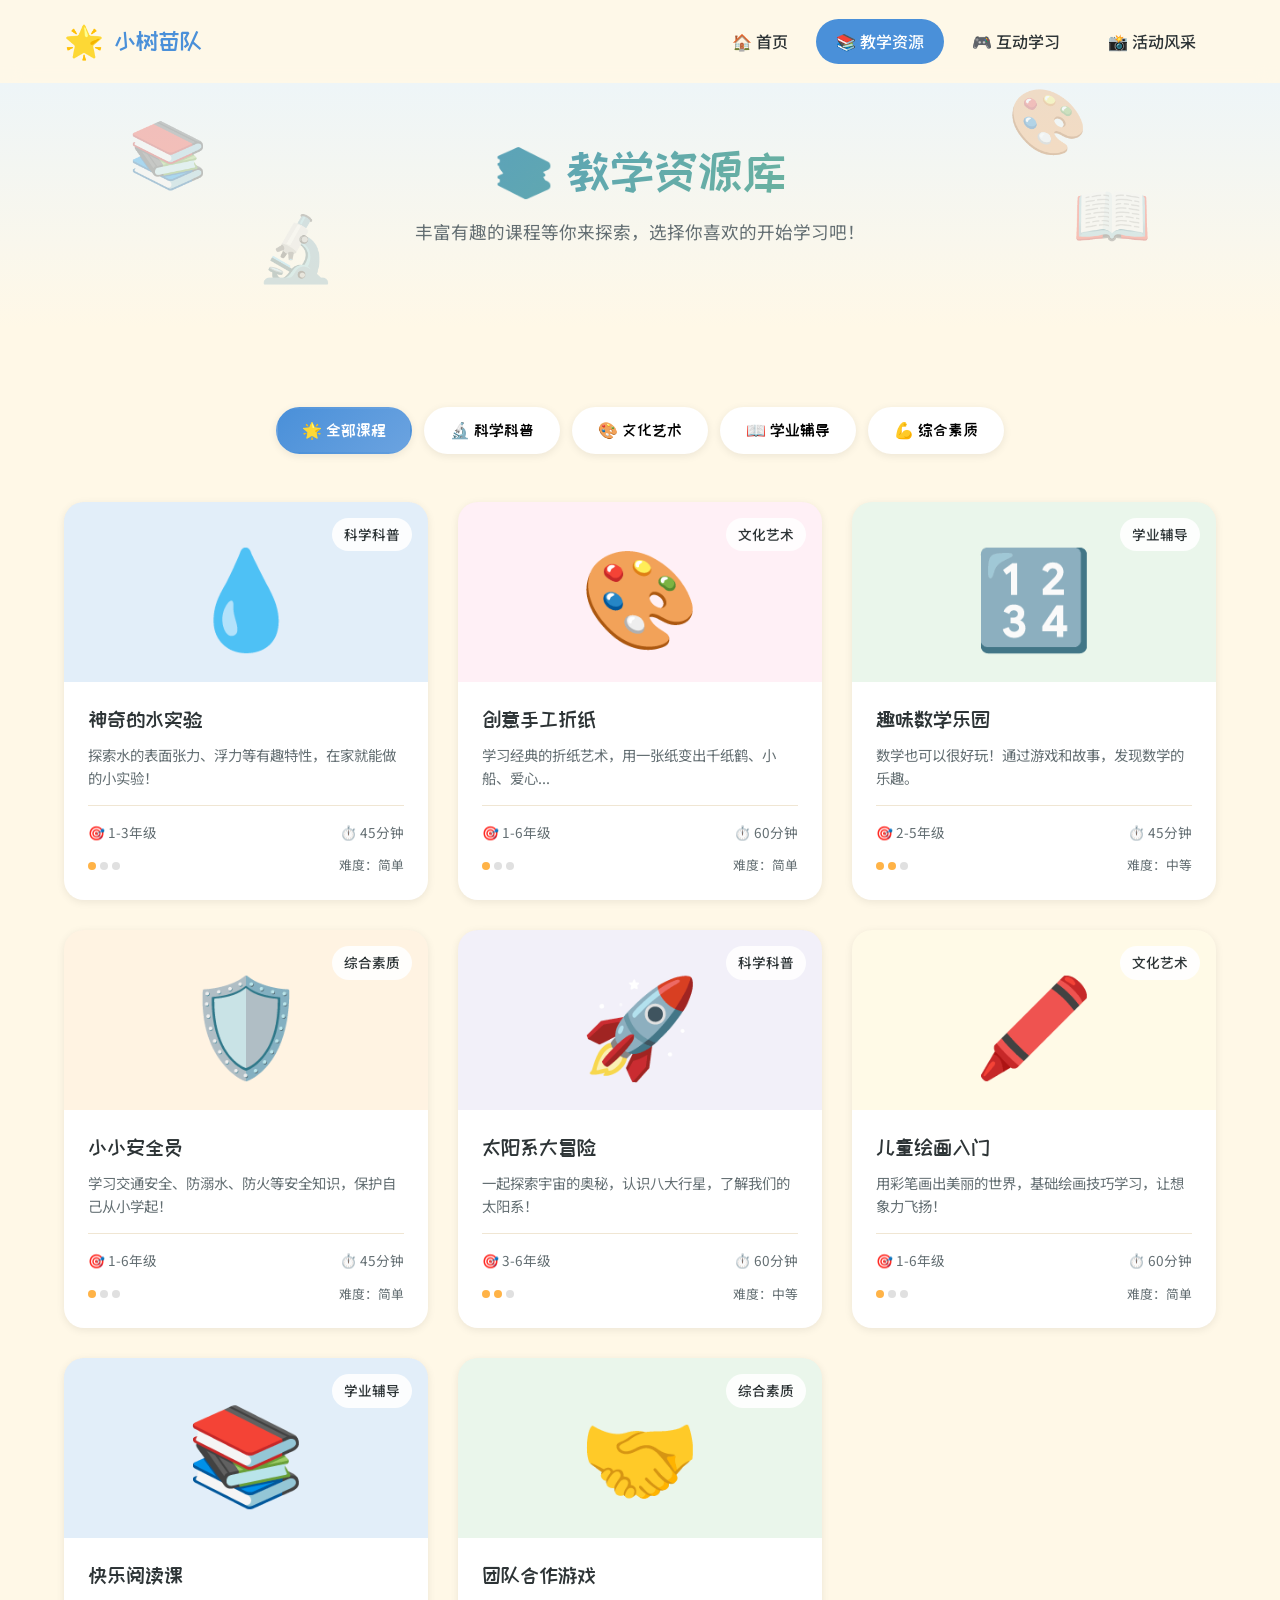
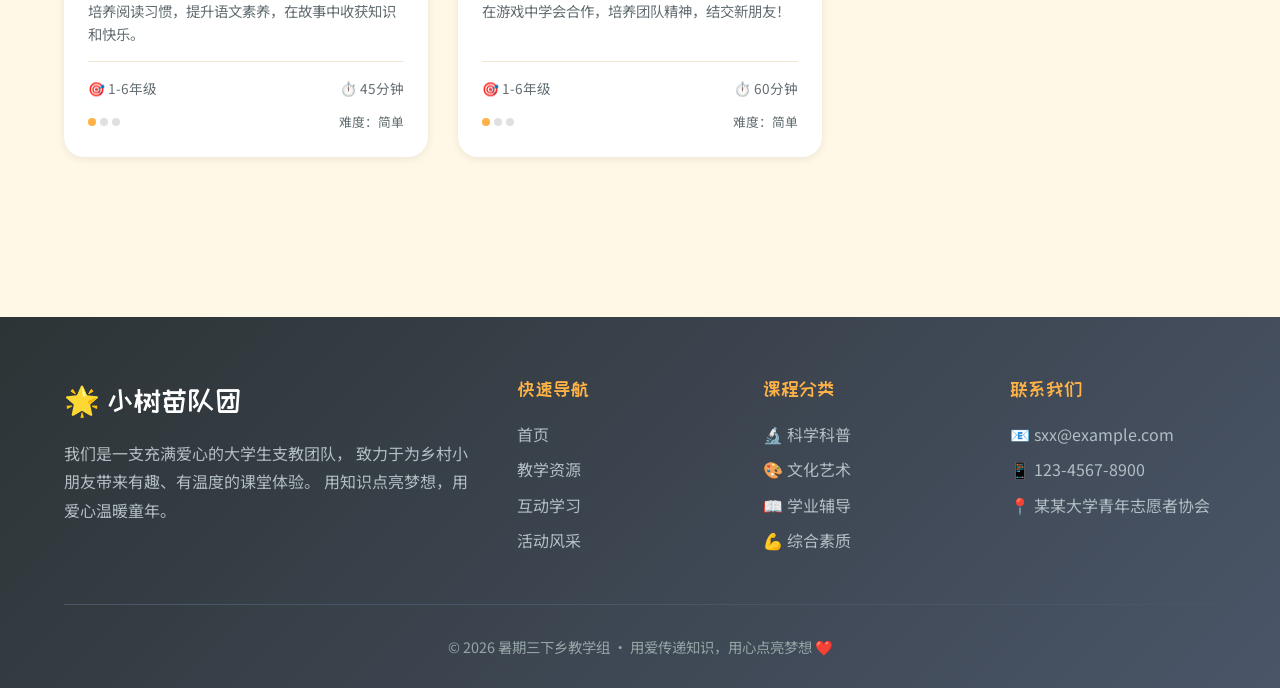
==== courses.html @ 12be19e0 "初始提交：小树苗队三下乡教学网站" ====
<!DOCTYPE html>
<html lang="zh-CN">
<head>
  <meta charset="UTF-8">
  <meta name="viewport" content="width=device-width, initial-scale=1.0">
  <title>教学资源 - 小树苗队</title>
  <link rel="stylesheet" href="css/style.css">
  <style>
    .page-header {
      padding: 140px 0 80px;
      background: linear-gradient(180deg, #E8F4FD 0%, #FFF8E7 100%);
      text-align: center;
      position: relative;
      overflow: hidden;
    }

    .page-header h1 {
      font-size: 3rem;
      margin-bottom: 16px;
      background: linear-gradient(135deg, #4A90D9, #7BC47F);
      -webkit-background-clip: text;
      -webkit-text-fill-color: transparent;
      background-clip: text;
    }

    .page-header p {
      font-size: 1.1rem;
      color: var(--color-text-light);
      max-width: 600px;
      margin: 0 auto;
    }

    .page-header-decor {
      position: absolute;
      font-size: 4rem;
      opacity: 0.3;
    }

    .decor-1 { top: 30%; left: 10%; animation: float 3s ease-in-out infinite; }
    .decor-2 { top: 20%; right: 15%; animation: float 2.5s ease-in-out infinite 0.5s; }
    .decor-3 { bottom: 10%; left: 20%; animation: float 3.5s ease-in-out infinite 1s; }
    .decor-4 { bottom: 20%; right: 10%; animation: float 2.8s ease-in-out infinite 1.5s; }

    .category-filter {
      display: flex;
      justify-content: center;
      gap: 12px;
      margin-bottom: 48px;
      flex-wrap: wrap;
    }

    .filter-btn {
      padding: 12px 24px;
      border-radius: var(--radius-full);
      background: white;
      font-family: var(--font-display);
      font-size: 1rem;
      transition: all 0.3s ease;
      box-shadow: var(--shadow-sm);
      border: 2px solid transparent;
    }

    .filter-btn:hover {
      transform: translateY(-2px);
      box-shadow: var(--shadow-md);
    }

    .filter-btn.active {
      background: linear-gradient(135deg, var(--color-primary), #6BA3E0);
      color: white;
      border-color: transparent;
    }

    .courses-grid {
      display: grid;
      grid-template-columns: repeat(3, 1fr);
      gap: 30px;
    }

    .course-card {
      cursor: pointer;
      display: flex;
      flex-direction: column;
    }

    .course-cover {
      height: 180px;
      display: flex;
      align-items: center;
      justify-content: center;
      font-size: 6rem;
      position: relative;
    }

    .course-cover::before {
      content: '';
      position: absolute;
      inset: 0;
      background: inherit;
      opacity: 0.3;
    }

    .course-badge {
      position: absolute;
      top: 16px;
      right: 16px;
      background: rgba(255, 255, 255, 0.9);
      padding: 6px 12px;
      border-radius: var(--radius-full);
      font-size: 0.85rem;
      font-weight: 500;
      z-index: 1;
    }

    .course-info {
      padding: 24px;
      flex: 1;
      display: flex;
      flex-direction: column;
    }

    .course-category {
      font-size: 0.85rem;
      margin-bottom: 8px;
      display: inline-block;
    }

    .course-title {
      font-family: var(--font-display);
      font-size: 1.3rem;
      margin-bottom: 10px;
      color: var(--color-text);
    }

    .course-desc {
      color: var(--color-text-light);
      font-size: 0.9rem;
      margin-bottom: 16px;
      flex: 1;
      line-height: 1.6;
    }

    .course-meta {
      display: flex;
      justify-content: space-between;
      align-items: center;
      padding-top: 16px;
      border-top: 1px solid var(--color-border);
    }

    .course-grade, .course-duration {
      display: flex;
      align-items: center;
      gap: 6px;
      font-size: 0.85rem;
      color: var(--color-text-light);
    }

    .difficulty-dots {
      display: flex;
      gap: 4px;
    }

    .dot {
      width: 8px;
      height: 8px;
      border-radius: 50%;
      background: #E0E0E0;
    }

    .dot.active {
      background: var(--color-secondary);
    }

    .course-detail-modal {
      display: none;
      position: fixed;
      top: 0;
      left: 0;
      right: 0;
      bottom: 0;
      background: rgba(0, 0, 0, 0.5);
      z-index: 2000;
      align-items: center;
      justify-content: center;
      padding: 24px;
    }

    .course-detail-modal.active {
      display: flex;
    }

    .modal-content {
      background: white;
      border-radius: var(--radius-lg);
      max-width: 800px;
      width: 100%;
      max-height: 90vh;
      overflow-y: auto;
      position: relative;
      animation: modalIn 0.3s ease;
    }

    @keyframes modalIn {
      from {
        opacity: 0;
        transform: scale(0.9) translateY(20px);
      }
      to {
        opacity: 1;
        transform: scale(1) translateY(0);
      }
    }

    .modal-close {
      position: absolute;
      top: 20px;
      right: 20px;
      width: 40px;
      height: 40px;
      border-radius: 50%;
      background: rgba(255, 255, 255, 0.9);
      font-size: 1.5rem;
      display: flex;
      align-items: center;
      justify-content: center;
      z-index: 10;
      transition: all 0.3s;
    }

    .modal-close:hover {
      background: white;
      transform: rotate(90deg);
    }

    .modal-header {
      padding: 60px 40px 40px;
      text-align: center;
      position: relative;
    }

    .modal-header-emoji {
      font-size: 8rem;
      margin-bottom: 16px;
    }

    .modal-header h2 {
      font-size: 2rem;
      margin-bottom: 12px;
    }

    .modal-header-tags {
      display: flex;
      gap: 8px;
      justify-content: center;
      flex-wrap: wrap;
    }

    .modal-body {
      padding: 0 40px 40px;
    }

    .modal-section {
      margin-bottom: 32px;
    }

    .modal-section h3 {
      font-size: 1.3rem;
      margin-bottom: 16px;
      display: flex;
      align-items: center;
      gap: 10px;
    }

    .modal-section h3::before {
      content: '';
      width: 6px;
      height: 24px;
      border-radius: 3px;
      background: linear-gradient(180deg, var(--color-primary), var(--color-accent-green));
    }

    .objectives-list {
      list-style: none;
    }

    .objectives-list li {
      padding: 10px 0;
      padding-left: 28px;
      position: relative;
      color: var(--color-text-light);
    }

    .objectives-list li::before {
      content: '✅';
      position: absolute;
      left: 0;
      top: 8px;
    }

    .materials-list {
      display: flex;
      flex-wrap: wrap;
      gap: 10px;
    }

    .material-item {
      padding: 8px 16px;
      background: #F5F5F5;
      border-radius: var(--radius-full);
      font-size: 0.9rem;
    }

    .course-content {
      line-height: 1.8;
      color: var(--color-text-light);
    }

    .course-content h3 {
      color: var(--color-text);
      margin-top: 20px;
      margin-bottom: 10px;
      font-size: 1.1rem;
    }

    .course-content p {
      margin-bottom: 12px;
    }

    .downloads-list {
      display: flex;
      flex-direction: column;
      gap: 12px;
    }

    .download-item {
      display: flex;
      align-items: center;
      justify-content: space-between;
      padding: 16px 20px;
      background: #F8F9FA;
      border-radius: var(--radius-md);
      transition: all 0.3s;
    }

    .download-item:hover {
      background: #E9ECEF;
    }

    .download-info {
      display: flex;
      align-items: center;
      gap: 12px;
    }

    .download-icon {
      font-size: 2rem;
    }

    .download-name {
      font-weight: 500;
    }

    .download-btn {
      padding: 8px 20px;
      border-radius: var(--radius-full);
      background: var(--color-primary);
      color: white;
      font-size: 0.9rem;
      transition: all 0.3s;
    }

    .download-btn:hover {
      transform: scale(1.05);
    }

    @media (max-width: 900px) {
      .courses-grid {
        grid-template-columns: repeat(2, 1fr);
      }
      
      .page-header h1 {
        font-size: 2.2rem;
      }
    }

    @media (max-width: 600px) {
      .courses-grid {
        grid-template-columns: 1fr;
      }
      
      .modal-header,
      .modal-body {
        padding-left: 24px;
        padding-right: 24px;
      }
      
      .modal-header-emoji {
        font-size: 5rem;
      }
      
      .modal-header h2 {
        font-size: 1.5rem;
      }
    }
  </style>
</head>
<body>
  <section class="page-header">
    <span class="page-header-decor decor-1">📚</span>
    <span class="page-header-decor decor-2">🎨</span>
    <span class="page-header-decor decor-3">🔬</span>
    <span class="page-header-decor decor-4">📖</span>
    <div class="container">
      <h1 class="fade-in">📚 教学资源库</h1>
      <p class="fade-in stagger-1">丰富有趣的课程等你来探索，选择你喜欢的开始学习吧！</p>
    </div>
  </section>

  <section class="section">
    <div class="container">
      <div class="category-filter fade-in">
        <button class="filter-btn active" data-category="all">🌟 全部课程</button>
        <button class="filter-btn" data-category="science">🔬 科学科普</button>
        <button class="filter-btn" data-category="culture">🎨 文化艺术</button>
        <button class="filter-btn" data-category="academic">📖 学业辅导</button>
        <button class="filter-btn" data-category="quality">💪 综合素质</button>
      </div>

      <div class="courses-grid" id="coursesGrid"></div>
    </div>
  </section>

  <div class="course-detail-modal" id="courseModal">
    <div class="modal-content">
      <button class="modal-close" id="modalClose">✕</button>
      <div class="modal-header" id="modalHeader">
      </div>
      <div class="modal-body" id="modalBody">
      </div>
    </div>
  </div>

  <script src="js/main.js"></script>
  <script>
    createNavbar('courses');
    createFooter();

    const coursesGrid = document.getElementById('coursesGrid');
    const courseModal = document.getElementById('courseModal');
    const modalClose = document.getElementById('modalClose');
    const modalHeader = document.getElementById('modalHeader');
    const modalBody = document.getElementById('modalBody');

    function renderCourses(category = 'all') {
      coursesGrid.innerHTML = '';
      const filtered = category === 'all' 
        ? courseData 
        : courseData.filter(c => c.category === category);
      
      filtered.forEach((course, index) => {
        const card = document.createElement('div');
        card.className = `card course-card fade-in stagger-${(index % 4) + 1}`;
        card.style.background = 'white';
        
        const difficultyDots = [1, 2, 3].map(d => 
          `<span class="dot ${course.difficulty === 'easy' && d === 1 || course.difficulty === 'medium' && d <= 2 || course.difficulty === 'hard' ? 'active' : ''}"></span>`
        ).join('');
        
        card.innerHTML = `
          <div class="course-cover" style="background: ${course.color}20;">
            <span class="course-badge">${course.categoryName}</span>
            <span style="position: relative; z-index: 1;">${course.emoji}</span>
          </div>
          <div class="course-info">
            <h3 class="course-title">${course.title}</h3>
            <p class="course-desc">${course.description}</p>
            <div class="course-meta">
              <div class="course-grade">🎯 ${course.grade}</div>
              <div class="course-duration">⏱️ ${course.duration}</div>
            </div>
            <div style="display: flex; justify-content: space-between; align-items: center; margin-top: 12px;">
              <div class="difficulty-dots">${difficultyDots}</div>
              <span style="font-size: 0.8rem; color: var(--color-text-light);">难度：${course.difficultyText}</span>
            </div>
          </div>
        `;
        
        card.addEventListener('click', () => openCourseDetail(course));
        coursesGrid.appendChild(card);
      });
      
      setTimeout(() => initScrollAnimations(), 50);
    }

    function openCourseDetail(course) {
      modalHeader.style.background = `linear-gradient(135deg, ${course.color}30, ${course.color}10)`;
      modalHeader.innerHTML = `
        <div class="modal-header-emoji">${course.emoji}</div>
        <h2>${course.title}</h2>
        <div class="modal-header-tags">
          <span class="tag tag-blue">${course.categoryName}</span>
          <span class="tag tag-orange">🎯 ${course.grade}</span>
          <span class="tag tag-green">⏱️ ${course.duration}</span>
          ${course.tags.map(t => `<span class="tag tag-purple">${t}</span>`).join('')}
        </div>
      `;
      
      modalBody.innerHTML = `
        <div class="modal-section">
          <h3>🎯 学习目标</h3>
          <ul class="objectives-list">
            ${course.objectives.map(obj => `<li>${obj}</li>`).join('')}
          </ul>
        </div>
        
        <div class="modal-section">
          <h3>📦 准备材料</h3>
          <div class="materials-list">
            ${course.materials.map(m => `<span class="material-item">${m}</span>`).join('')}
          </div>
        </div>
        
        <div class="modal-section">
          <h3>📖 课程内容</h3>
          <div class="course-content">${course.content}</div>
        </div>
        
        <div class="modal-section">
          <h3>📥 资料下载</h3>
          <div class="downloads-list">
            ${course.downloads.map(d => `
              <div class="download-item">
                <div class="download-info">
                  <span class="download-icon">📄</span>
                  <span class="download-name">${d.name}</span>
                </div>
                <button class="download-btn" onclick="alert('下载功能即将上线，敬请期待！')">下载</button>
              </div>
            `).join('')}
          </div>
        </div>
      `;
      
      courseModal.classList.add('active');
      document.body.style.overflow = 'hidden';
    }

    modalClose.addEventListener('click', () => {
      courseModal.classList.remove('active');
      document.body.style.overflow = '';
    });

    courseModal.addEventListener('click', (e) => {
      if (e.target === courseModal) {
        courseModal.classList.remove('active');
        document.body.style.overflow = '';
      }
    });

    const filterBtns = document.querySelectorAll('.filter-btn');
    filterBtns.forEach(btn => {
      btn.addEventListener('click', () => {
        filterBtns.forEach(b => b.classList.remove('active'));
        btn.classList.add('active');
        renderCourses(btn.dataset.category);
      });
    });

    const urlCategory = getUrlParam('category');
    if (urlCategory) {
      const targetBtn = document.querySelector(`.filter-btn[data-category="${urlCategory}"]`);
      if (targetBtn) {
        filterBtns.forEach(b => b.classList.remove('active'));
        targetBtn.classList.add('active');
      }
      renderCourses(urlCategory);
    } else {
      renderCourses();
    }

    setTimeout(() => initScrollAnimations(), 100);
  </script>
</body>
</html>
---- css/style.css ----
@import url('https://fonts.googleapis.com/css2?family=ZCOOL+KuaiLe&family=Noto+Sans+SC:wght@400;500;700&display=swap');

:root {
  --color-primary: #4A90D9;
  --color-secondary: #FFB347;
  --color-accent-green: #7BC47F;
  --color-accent-pink: #FF9EC3;
  --color-accent-purple: #B19CD9;
  --color-accent-yellow: #FFE066;
  --color-bg: #FFF8E7;
  --color-bg-white: #FFFFFF;
  --color-text: #2D3436;
  --color-text-light: #636E72;
  --color-border: #F0E6D3;
  --shadow-sm: 0 2px 8px rgba(0, 0, 0, 0.08);
  --shadow-md: 0 4px 16px rgba(0, 0, 0, 0.1);
  --shadow-lg: 0 8px 32px rgba(0, 0, 0, 0.12);
  --shadow-hover: 0 12px 40px rgba(0, 0, 0, 0.15);
  --radius-sm: 12px;
  --radius-md: 20px;
  --radius-lg: 32px;
  --radius-full: 9999px;
  --font-display: 'ZCOOL KuaiLe', 'Noto Sans SC', sans-serif;
  --font-body: 'Noto Sans SC', -apple-system, BlinkMacSystemFont, sans-serif;
}

* {
  margin: 0;
  padding: 0;
  box-sizing: border-box;
}

html {
  scroll-behavior: smooth;
}

body {
  font-family: var(--font-body);
  background-color: var(--color-bg);
  color: var(--color-text);
  line-height: 1.6;
  overflow-x: hidden;
}

h1, h2, h3, h4, h5, h6 {
  font-family: var(--font-display);
  font-weight: normal;
  line-height: 1.3;
}

a {
  text-decoration: none;
  color: inherit;
}

button {
  font-family: inherit;
  cursor: pointer;
  border: none;
  outline: none;
}

img {
  max-width: 100%;
  height: auto;
  display: block;
}

.container {
  max-width: 1200px;
  margin: 0 auto;
  padding: 0 24px;
}

.section {
  padding: 80px 0;
}

.section-title {
  font-size: 2.5rem;
  text-align: center;
  margin-bottom: 16px;
  background: linear-gradient(135deg, var(--color-primary), var(--color-accent-purple));
  -webkit-background-clip: text;
  -webkit-text-fill-color: transparent;
  background-clip: text;
}

.section-subtitle {
  text-align: center;
  color: var(--color-text-light);
  font-size: 1.1rem;
  margin-bottom: 48px;
}

.btn {
  display: inline-flex;
  align-items: center;
  justify-content: center;
  gap: 8px;
  padding: 14px 32px;
  border-radius: var(--radius-full);
  font-family: var(--font-display);
  font-size: 1.1rem;
  font-weight: 500;
  transition: all 0.3s ease;
  box-shadow: var(--shadow-md);
  position: relative;
  overflow: hidden;
}

.btn:hover {
  transform: translateY(-3px);
  box-shadow: var(--shadow-hover);
}

.btn:active {
  transform: translateY(-1px);
}

.btn-primary {
  background: linear-gradient(135deg, var(--color-primary), #6BA3E0);
  color: white;
}

.btn-secondary {
  background: linear-gradient(135deg, var(--color-secondary), #FFC97A);
  color: white;
}

.btn-green {
  background: linear-gradient(135deg, var(--color-accent-green), #9DD4A0);
  color: white;
}

.btn-pink {
  background: linear-gradient(135deg, var(--color-accent-pink), #FFB8D1);
  color: white;
}

.btn-outline {
  background: white;
  color: var(--color-primary);
  border: 3px solid var(--color-primary);
  box-shadow: none;
}

.btn-outline:hover {
  background: var(--color-primary);
  color: white;
}

.card {
  background: var(--color-bg-white);
  border-radius: var(--radius-md);
  box-shadow: var(--shadow-sm);
  transition: all 0.3s ease;
  overflow: hidden;
}

.card:hover {
  transform: translateY(-8px) rotate(-1deg);
  box-shadow: var(--shadow-hover);
}

.navbar {
  position: fixed;
  top: 0;
  left: 0;
  right: 0;
  z-index: 1000;
  background: rgba(255, 248, 231, 0.95);
  backdrop-filter: blur(10px);
  transition: all 0.3s ease;
  padding: 16px 0;
}

.navbar.scrolled {
  background: rgba(255, 255, 255, 0.98);
  box-shadow: var(--shadow-sm);
  padding: 12px 0;
}

.navbar-inner {
  display: flex;
  align-items: center;
  justify-content: space-between;
  max-width: 1200px;
  margin: 0 auto;
  padding: 0 24px;
}

.logo {
  display: flex;
  align-items: center;
  gap: 10px;
  font-family: var(--font-display);
  font-size: 1.5rem;
  color: var(--color-primary);
}

.logo-icon {
  font-size: 2rem;
  animation: bounce 2s ease-in-out infinite;
}

@keyframes bounce {
  0%, 100% { transform: translateY(0); }
  50% { transform: translateY(-5px); }
}

.nav-links {
  display: flex;
  align-items: center;
  gap: 8px;
  list-style: none;
}

.nav-links a {
  display: block;
  padding: 10px 20px;
  border-radius: var(--radius-full);
  font-weight: 500;
  transition: all 0.3s ease;
  position: relative;
}

.nav-links a:hover,
.nav-links a.active {
  background: var(--color-primary);
  color: white;
}

.mobile-menu-btn {
  display: none;
  background: none;
  font-size: 1.5rem;
  padding: 8px;
}

.footer {
  background: linear-gradient(135deg, #2D3436, #4A5568);
  color: white;
  padding: 60px 0 30px;
  margin-top: 80px;
}

.footer-content {
  display: grid;
  grid-template-columns: 2fr 1fr 1fr 1fr;
  gap: 40px;
  margin-bottom: 40px;
}

.footer h4 {
  font-size: 1.2rem;
  margin-bottom: 20px;
  color: var(--color-secondary);
}

.footer p, .footer a {
  color: #B2BEC3;
  margin-bottom: 10px;
  display: block;
  transition: color 0.3s;
}

.footer a:hover {
  color: var(--color-secondary);
}

.footer-bottom {
  text-align: center;
  padding-top: 30px;
  border-top: 1px solid #4A5568;
  color: #95A5A6;
  font-size: 0.9rem;
}

.footer-logo {
  font-family: var(--font-display);
  font-size: 1.8rem;
  color: white;
  margin-bottom: 16px;
}

.footer-desc {
  color: #B2BEC3;
  line-height: 1.8;
}

.cloud-bg {
  position: relative;
}

.cloud-bg::before {
  content: '';
  position: absolute;
  top: 0;
  left: 0;
  right: 0;
  bottom: 0;
  background-image: 
    radial-gradient(circle at 10% 20%, rgba(74, 144, 217, 0.08) 0%, transparent 50%),
    radial-gradient(circle at 90% 80%, rgba(255, 179, 71, 0.08) 0%, transparent 50%),
    radial-gradient(circle at 50% 50%, rgba(123, 196, 127, 0.05) 0%, transparent 60%);
  pointer-events: none;
  z-index: 0;
}

.fade-in {
  opacity: 0;
  transform: translateY(30px);
  transition: opacity 0.6s ease, transform 0.6s ease;
}

.fade-in.visible {
  opacity: 1;
  transform: translateY(0);
}

.stagger-1 { transition-delay: 0.1s; }
.stagger-2 { transition-delay: 0.2s; }
.stagger-3 { transition-delay: 0.3s; }
.stagger-4 { transition-delay: 0.4s; }
.stagger-5 { transition-delay: 0.5s; }
.stagger-6 { transition-delay: 0.6s; }

.tag {
  display: inline-block;
  padding: 4px 12px;
  border-radius: var(--radius-full);
  font-size: 0.85rem;
  font-weight: 500;
}

.tag-blue {
  background: rgba(74, 144, 217, 0.15);
  color: var(--color-primary);
}

.tag-orange {
  background: rgba(255, 179, 71, 0.2);
  color: #E67E22;
}

.tag-green {
  background: rgba(123, 196, 127, 0.2);
  color: #27AE60;
}

.tag-pink {
  background: rgba(255, 158, 195, 0.25);
  color: #E84393;
}

.tag-purple {
  background: rgba(177, 156, 217, 0.25);
  color: #8E44AD;
}

@media (max-width: 768px) {
  .section {
    padding: 50px 0;
  }
  
  .section-title {
    font-size: 1.8rem;
  }
  
  .nav-links {
    display: none;
    position: absolute;
    top: 100%;
    left: 0;
    right: 0;
    background: white;
    flex-direction: column;
    padding: 16px;
    gap: 8px;
    box-shadow: var(--shadow-md);
  }
  
  .nav-links.open {
    display: flex;
  }
  
  .mobile-menu-btn {
    display: block;
  }
  
  .footer-content {
    grid-template-columns: 1fr;
    gap: 30px;
  }
  
  .btn {
    padding: 12px 24px;
    font-size: 1rem;
  }
}

.float-animation {
  animation: float 3s ease-in-out infinite;
}

@keyframes float {
  0%, 100% { transform: translateY(0px); }
  50% { transform: translateY(-15px); }
}

.wiggle {
  animation: wiggle 0.5s ease-in-out;
}

@keyframes wiggle {
  0%, 100% { transform: rotate(0deg); }
  25% { transform: rotate(-5deg); }
  75% { transform: rotate(5deg); }
}

.confetti {
  position: fixed;
  width: 10px;
  height: 10px;
  pointer-events: none;
  z-index: 9999;
  animation: confetti-fall 3s ease-out forwards;
}

@keyframes confetti-fall {
  0% {
    opacity: 1;
    transform: translateY(0) rotate(0deg);
  }
  100% {
    opacity: 0;
    transform: translateY(100vh) rotate(720deg);
  }
}
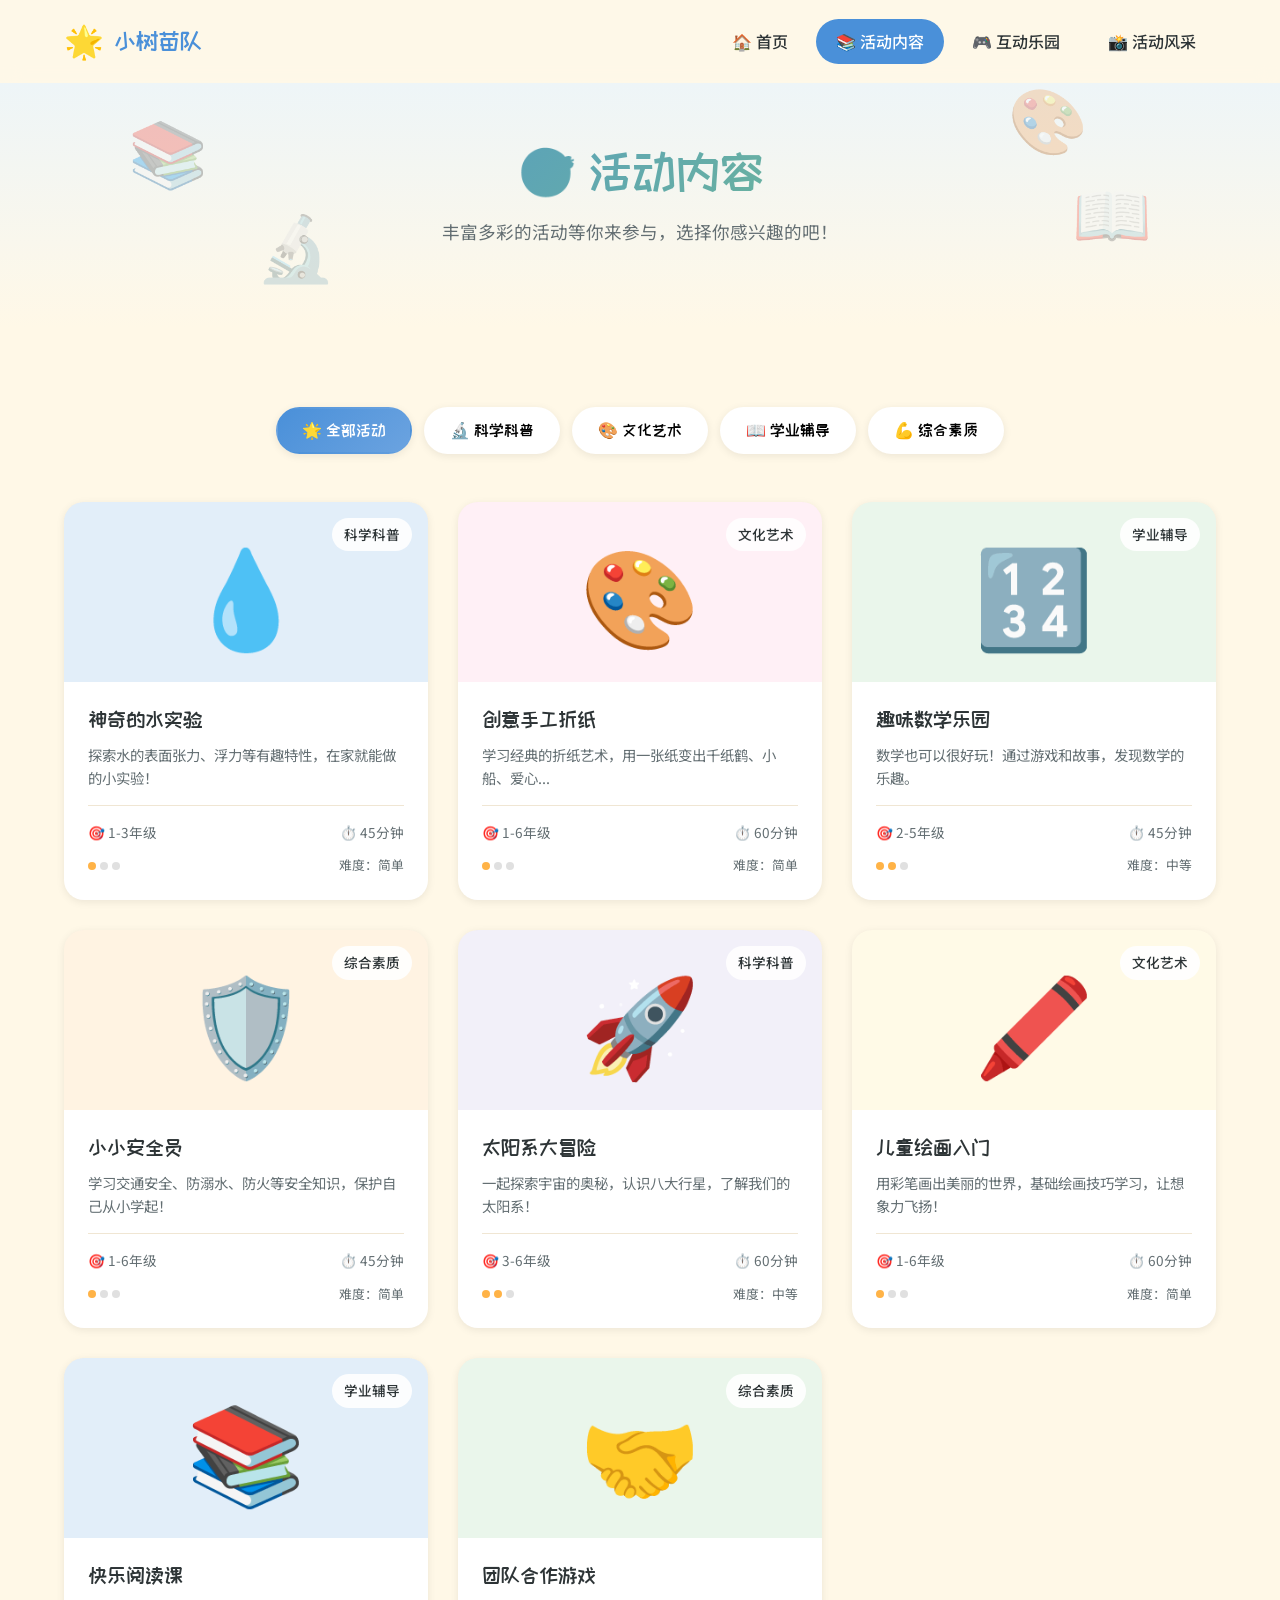
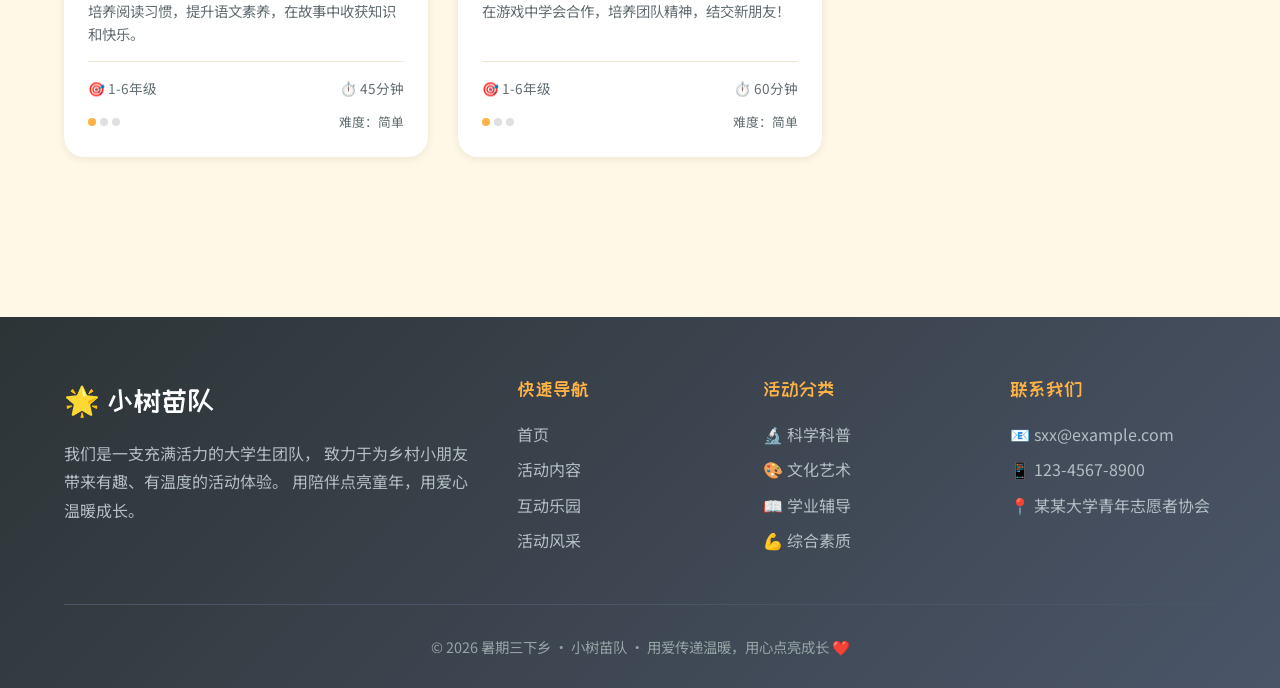
==== commit 90f1bda2: "更新网站内容：支教改为活动，团队成员更新，数据调整" ====
--- a/courses.html
+++ b/courses.html
@@ -3,7 +3,7 @@
 <head>
   <meta charset="UTF-8">
   <meta name="viewport" content="width=device-width, initial-scale=1.0">
-  <title>教学资源 - 小树苗队</title>
+  <title>活动内容 - 小树苗队</title>
   <link rel="stylesheet" href="css/style.css">
   <style>
     .page-header {
@@ -412,15 +412,15 @@
     <span class="page-header-decor decor-3">🔬</span>
     <span class="page-header-decor decor-4">📖</span>
     <div class="container">
-      <h1 class="fade-in">📚 教学资源库</h1>
-      <p class="fade-in stagger-1">丰富有趣的课程等你来探索，选择你喜欢的开始学习吧！</p>
+      <h1 class="fade-in">🎯 活动内容</h1>
+      <p class="fade-in stagger-1">丰富多彩的活动等你来参与，选择你感兴趣的吧！</p>
     </div>
   </section>
 
   <section class="section">
     <div class="container">
       <div class="category-filter fade-in">
-        <button class="filter-btn active" data-category="all">🌟 全部课程</button>
+        <button class="filter-btn active" data-category="all">🌟 全部活动</button>
         <button class="filter-btn" data-category="science">🔬 科学科普</button>
         <button class="filter-btn" data-category="culture">🎨 文化艺术</button>
         <button class="filter-btn" data-category="academic">📖 学业辅导</button>
